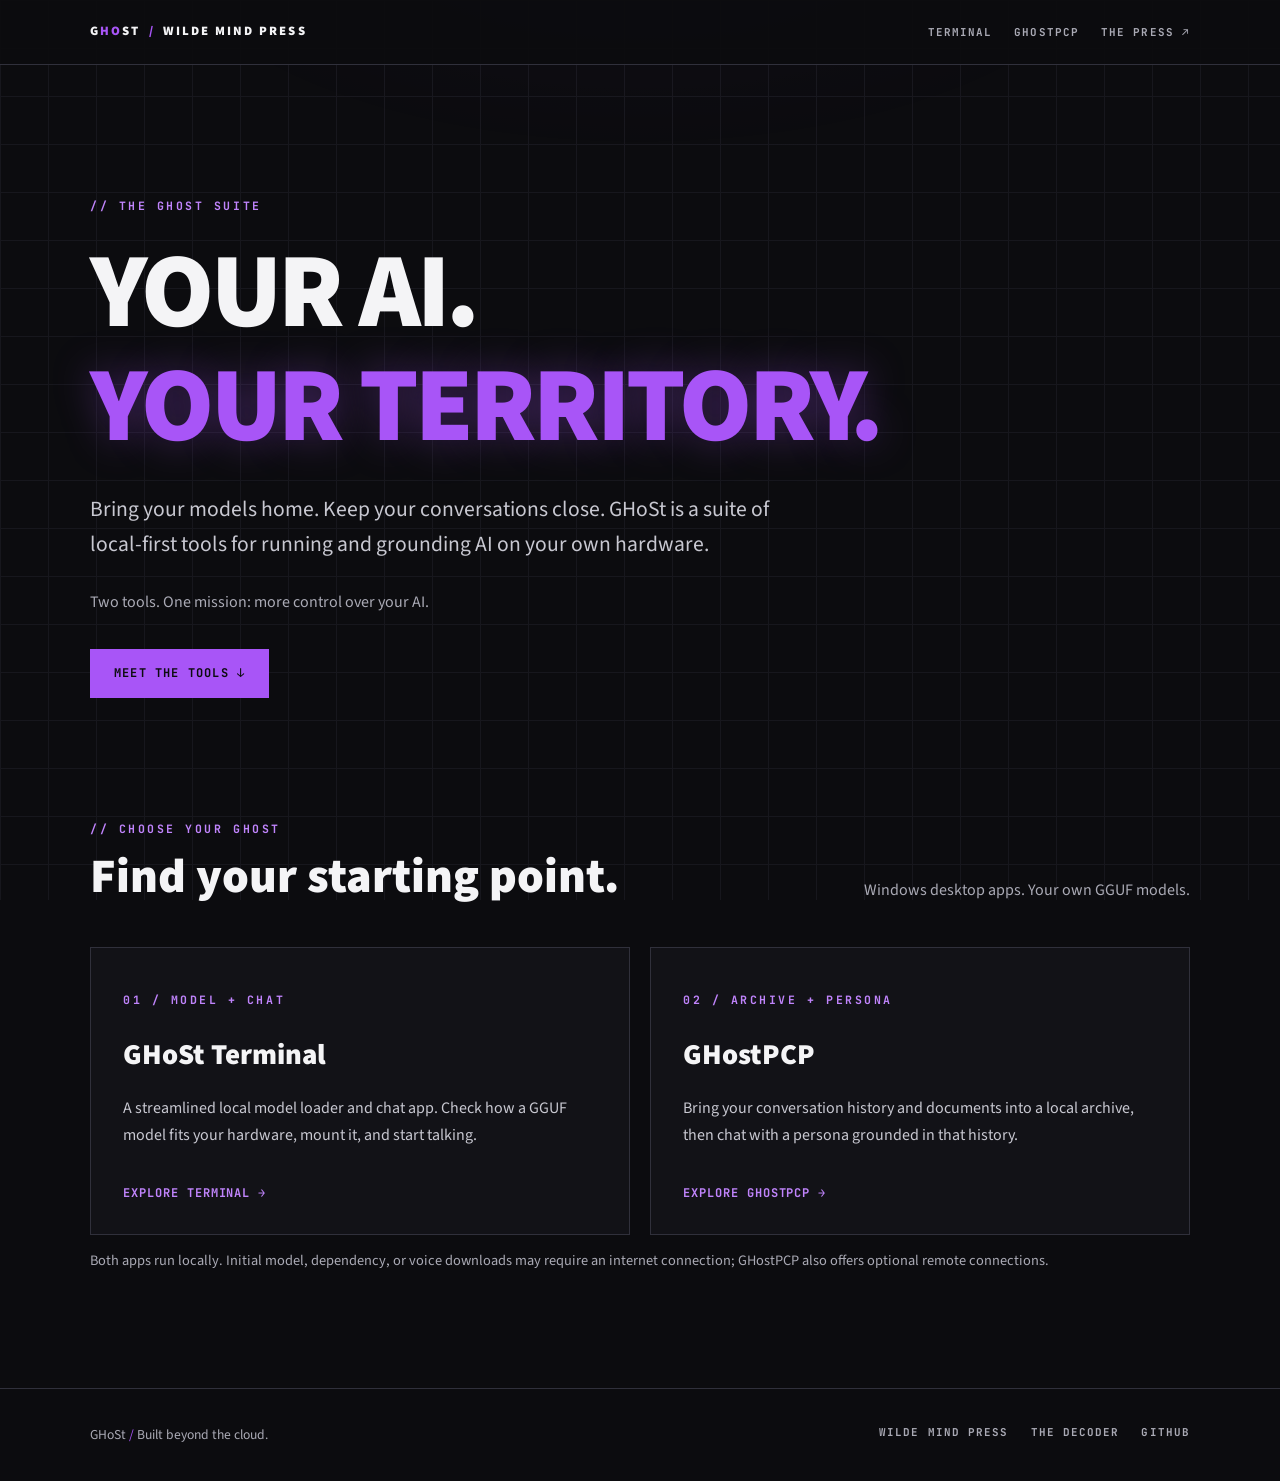
==== index.html @ b147efc0 "Build GHoSt product website Co-authored-by: Copilot <223556219+Copilot@users.noreply.github.com>" ====
<!doctype html>
<html lang="en">
<head>
  <meta charset="utf-8">
  <meta name="viewport" content="width=device-width, initial-scale=1">
  <meta name="description" content="Meet the GHoSt suite: local AI tools for your models and your memories.">
  <title>GHoSt | Wilde Mind Press</title>
  <link rel="icon" href="https://wildemindpress.com/favicon_new.png">
  <link rel="preconnect" href="https://fonts.googleapis.com">
  <link rel="preconnect" href="https://fonts.gstatic.com" crossorigin>
  <link href="https://fonts.googleapis.com/css2?family=Source+Sans+3:wght@400;600;700;900&family=JetBrains+Mono:wght@400;700&display=swap" rel="stylesheet">
  <link rel="stylesheet" href="style.css">
</head>
<body>
  <a class="skip-link" href="#main">Skip to content</a>
  <header class="site-header">
    <nav class="wrap nav" aria-label="Main navigation">
      <a class="brand" href="index.html">G<span>Ho</span>St <span class="brand-divider">/</span> Wilde Mind Press</a>
      <div class="nav-links">
        <a href="terminal.html">Terminal</a>
        <a href="ghostpcp.html">GHostPCP</a>
        <a href="https://wildemindpress.com/">The Press ↗</a>
      </div>
    </nav>
  </header>
  <main id="main" class="wrap">
    <section class="hero">
      <p class="kicker">// the ghost suite</p>
      <h1>Your AI.<br><span>Your territory.</span></h1>
      <p class="lede">Bring your models home. Keep your conversations close. GHoSt is a suite of local-first tools for running and grounding AI on your own hardware.</p>
      <p class="hero-note">Two tools. One mission: more control over your AI.</p>
      <a class="button" href="#choose">Meet the tools ↓</a>
    </section>

    <!-- A future banner can go here. See README.md for image guidance. -->

    <section class="tools-section" id="choose" aria-labelledby="choose-heading">
      <div class="section-heading">
        <div>
          <p class="kicker">// choose your ghost</p>
          <h2 id="choose-heading">Find your starting point.</h2>
        </div>
        <p>Windows desktop apps. Your own GGUF models.</p>
      </div>
      <div class="tool-grid">
        <article class="tool-card">
          <p class="card-number">01 / MODEL + CHAT</p>
          <h3>GHoSt Terminal</h3>
          <p>A streamlined local model loader and chat app. Check how a GGUF model fits your hardware, mount it, and start talking.</p>
          <a class="text-link" href="terminal.html">Explore Terminal <span aria-hidden="true">→</span></a>
        </article>
        <article class="tool-card">
          <p class="card-number">02 / ARCHIVE + PERSONA</p>
          <h3>GHostPCP</h3>
          <p>Bring your conversation history and documents into a local archive, then chat with a persona grounded in that history.</p>
          <a class="text-link" href="ghostpcp.html">Explore GHostPCP <span aria-hidden="true">→</span></a>
        </article>
      </div>
      <p class="fine-print">Both apps run locally. Initial model, dependency, or voice downloads may require an internet connection; GHostPCP also offers optional remote connections.</p>
    </section>
  </main>
  <footer class="site-footer">
    <div class="wrap footer-inner">
      <span>GHoSt <span class="accent">/</span> Built beyond the cloud.</span>
      <div><a href="https://wildemindpress.com/">Wilde Mind Press</a><a href="https://wildemindpress.com/decoder">The Decoder</a><a href="https://github.com/realkellyspear/ghost">GitHub</a></div>
    </div>
  </footer>
</body>
</html>
---- style.css ----
:root {
  color-scheme: dark;
  --bg: #0c0c0f;
  --panel: #121217;
  --ink: #f4f4f6;
  --muted: #aaaab5;
  --purple: #a855f7;
  --bright: #c084fc;
  --line: #30303b;
}

* { box-sizing: border-box; }
html { scroll-behavior: smooth; }
body {
  margin: 0;
  background: var(--bg);
  color: var(--ink);
  font: 400 1rem/1.65 "Source Sans 3", sans-serif;
}
body::before {
  content: "";
  position: fixed;
  inset: 0;
  background: radial-gradient(ellipse 60% 40% at 50% -10%, rgba(168, 85, 247, .12), transparent 70%),
    linear-gradient(var(--line) 1px, transparent 1px),
    linear-gradient(90deg, var(--line) 1px, transparent 1px);
  background-size: auto, 48px 48px, 48px 48px;
  opacity: .35;
  pointer-events: none;
  z-index: -1;
}
a { color: var(--bright); }
a:hover { color: #e4c2ff; }
a:focus-visible { outline: 3px solid var(--bright); outline-offset: 4px; }
.skip-link { position: absolute; top: -100px; left: 1rem; z-index: 20; padding: .5rem 1rem; background: var(--ink); color: var(--bg); }
.skip-link:focus { top: 1rem; color: var(--bg); }
.wrap { width: min(1100px, 100% - 48px); margin-inline: auto; }
.site-header { border-bottom: 1px solid var(--line); background: rgba(12, 12, 15, .95); }
.nav { min-height: 64px; display: flex; justify-content: space-between; align-items: center; gap: 20px; }
.brand { color: var(--ink); font-size: .8rem; font-weight: 900; letter-spacing: .16em; text-transform: uppercase; text-decoration: none; }
.brand span, .accent { color: var(--purple); }
.brand-divider { padding-inline: .25em; }
.nav-links, .footer-inner div { display: flex; flex-wrap: wrap; gap: 22px; }
.nav-links a, .footer-inner a { color: var(--muted); font: 700 .68rem/1.5 "JetBrains Mono", monospace; letter-spacing: .1em; text-transform: uppercase; text-decoration: none; }
.nav-links a:hover, .nav-links a[aria-current="page"], .footer-inner a:hover { color: var(--bright); }
.hero { max-width: 800px; padding: 120px 0 110px; }
.product-hero { max-width: 900px; padding: 105px 0 85px; }
.kicker, .card-number { color: var(--bright); font: 700 .72rem/1.5 "JetBrains Mono", monospace; letter-spacing: .22em; text-transform: uppercase; }
h1, h2, h3 { font-weight: 900; line-height: 1.08; }
h1 { margin: 22px 0 28px; font-size: clamp(3.2rem, 9vw, 6.6rem); letter-spacing: -.035em; text-transform: uppercase; }
h1 span { color: var(--purple); text-shadow: 0 0 40px rgba(168, 85, 247, .35); }
h2 { font-size: clamp(2rem, 4vw, 3rem); margin: 15px 0; }
.lede { max-width: 680px; color: #c8c8d1; font-size: clamp(1.15rem, 2vw, 1.35rem); }
.hero-note, .fine-print { color: var(--muted); }
.hero-note { margin: 26px 0 34px; }
.button-row { display: flex; flex-wrap: wrap; gap: 12px; margin-top: 32px; }
.button { display: inline-block; padding: 16px 24px; background: var(--purple); color: var(--bg); font: 700 .75rem/1.4 "JetBrains Mono", monospace; letter-spacing: .1em; text-align: center; text-decoration: none; text-transform: uppercase; }
.button:hover { background: var(--bright); color: var(--bg); box-shadow: 0 0 30px rgba(168, 85, 247, .3); }
.button-outline { border: 1px solid var(--line); background: transparent; color: var(--ink); }
.button-outline:hover { border-color: var(--purple); background: transparent; color: var(--bright); box-shadow: none; }
.fine-print { font-size: .9rem; }
.tools-section { padding: 0 0 100px; }
.section-heading { display: flex; align-items: end; justify-content: space-between; gap: 20px; margin-bottom: 28px; }
.section-heading > p { color: var(--muted); }
.tool-grid { display: grid; grid-template-columns: repeat(2, minmax(0, 1fr)); gap: 20px; }
.tool-card { display: flex; flex-direction: column; padding: 32px; border: 1px solid var(--line); background: var(--panel); }
.tool-card h3 { margin: 20px 0 8px; font-size: 1.8rem; }
.tool-card > p:not(.card-number) { color: #c8c8d1; }
.text-link { margin-top: auto; padding-top: 20px; color: var(--bright); font: 700 .75rem/1.5 "JetBrains Mono", monospace; letter-spacing: .08em; text-decoration: none; text-transform: uppercase; }
.text-link:hover { text-decoration: underline; }
.docs-section { padding: 0 0 100px; }
.docs-intro { color: var(--muted); margin-bottom: 32px; }
.readme { max-width: 900px; padding: clamp(20px, 4vw, 48px); background: var(--panel); border: 1px solid var(--line); overflow-wrap: anywhere; }
.readme h1 { font-size: clamp(2rem, 5vw, 3.2rem); }
.readme h2 { font-size: 1.8rem; margin-top: 2em; }
.readme h3 { font-size: 1.25rem; margin-top: 1.6em; }
.readme p, .readme li { color: #d3d3db; }
.readme li { margin: .55em 0; }
.readme img { max-width: 100%; height: auto; }
.readme hr { border: 0; border-top: 1px solid var(--line); margin: 2.5rem 0; }
.readme code { font: .9em/1.6 "JetBrains Mono", monospace; color: #e5c7ff; }
.readme pre { padding: 18px; overflow-x: auto; background: #09090c; border: 1px solid var(--line); overflow-wrap: normal; }
.readme blockquote { margin: 1.5em 0; padding: .2em 1em; border-left: 3px solid var(--purple); background: #1b1524; }
.site-footer { border-top: 1px solid var(--line); background: var(--bg); }
.footer-inner { display: flex; justify-content: space-between; flex-wrap: wrap; gap: 24px; padding-block: 35px; color: var(--muted); font-size: .85rem; }
@media (max-width: 680px) {
  .nav { align-items: flex-start; flex-direction: column; padding-block: 16px; }
  .nav-links { gap: 12px 18px; }
  .hero { padding: 80px 0; }
  .product-hero { padding: 70px 0; }
  .section-heading { align-items: flex-start; flex-direction: column; }
  .tool-grid { grid-template-columns: 1fr; }
  .tool-card { padding: 24px; }
}
@media (prefers-reduced-motion: reduce) { html { scroll-behavior: auto; } }
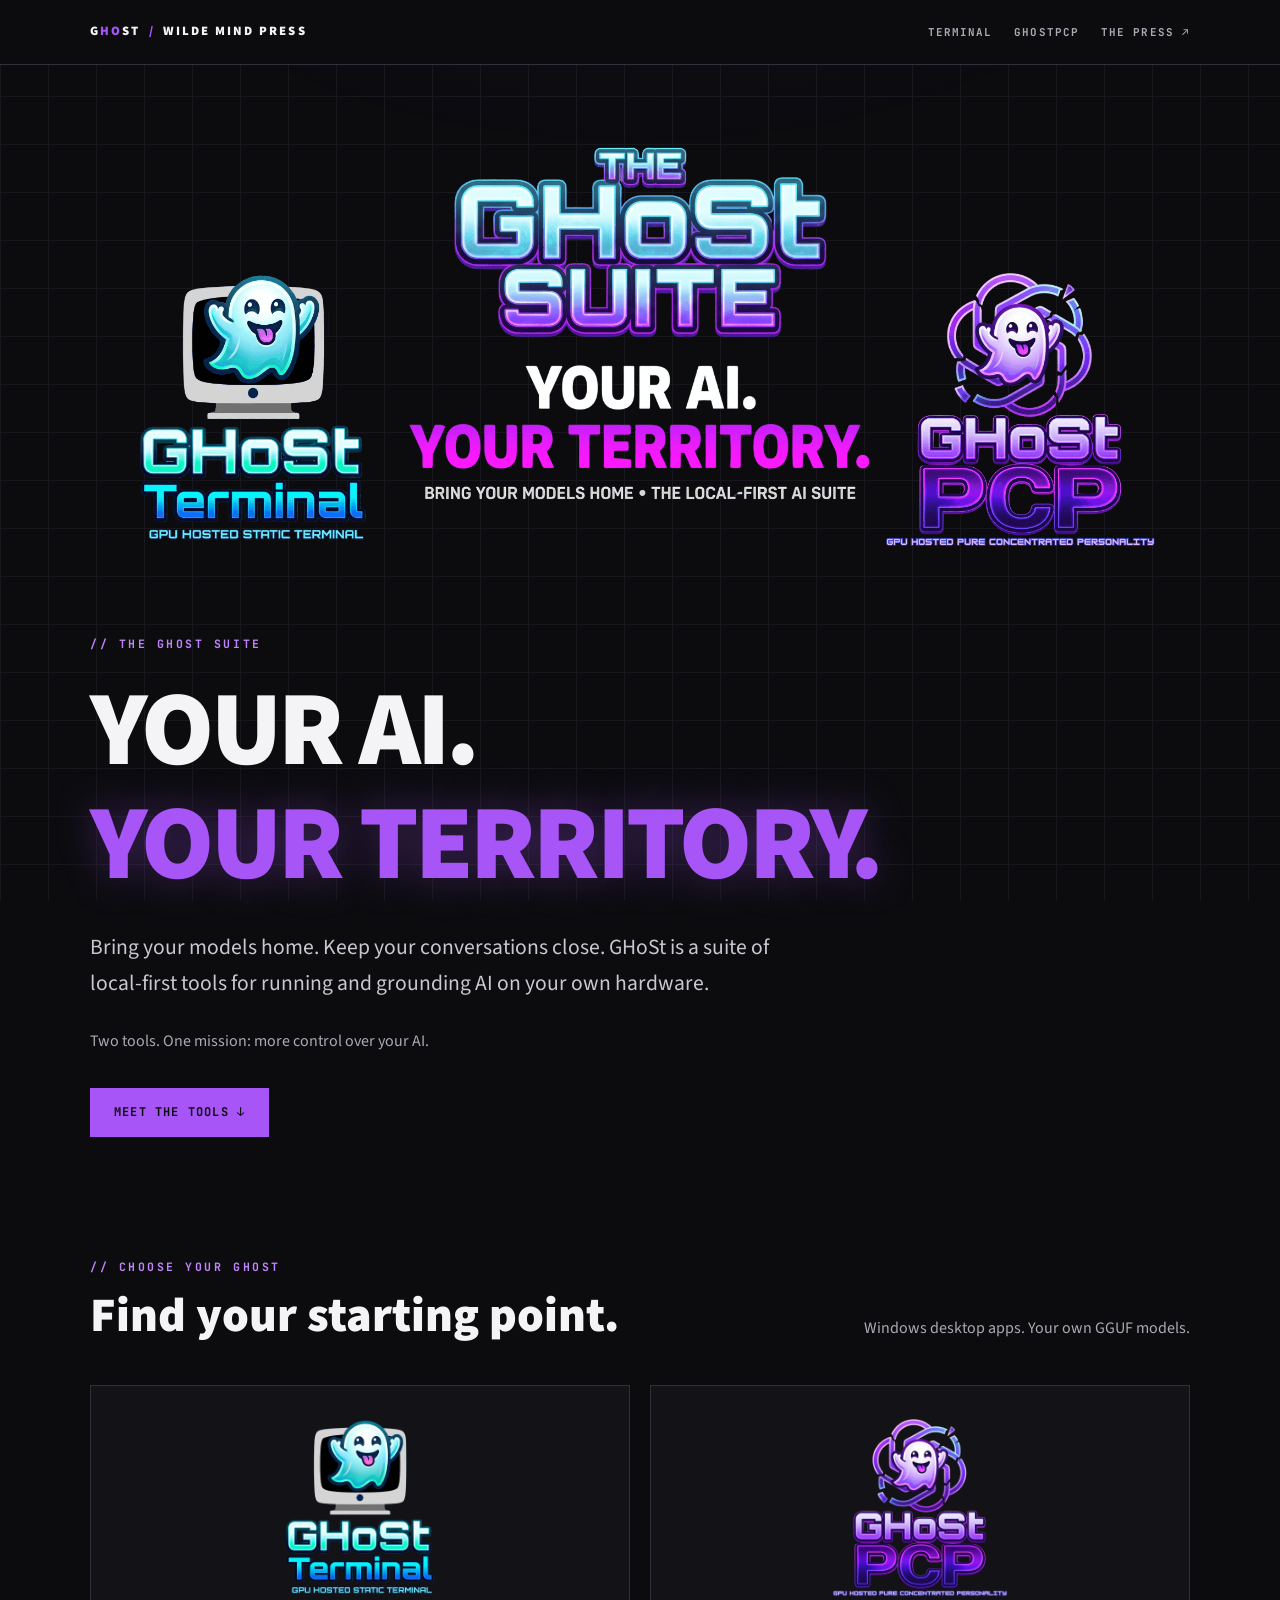
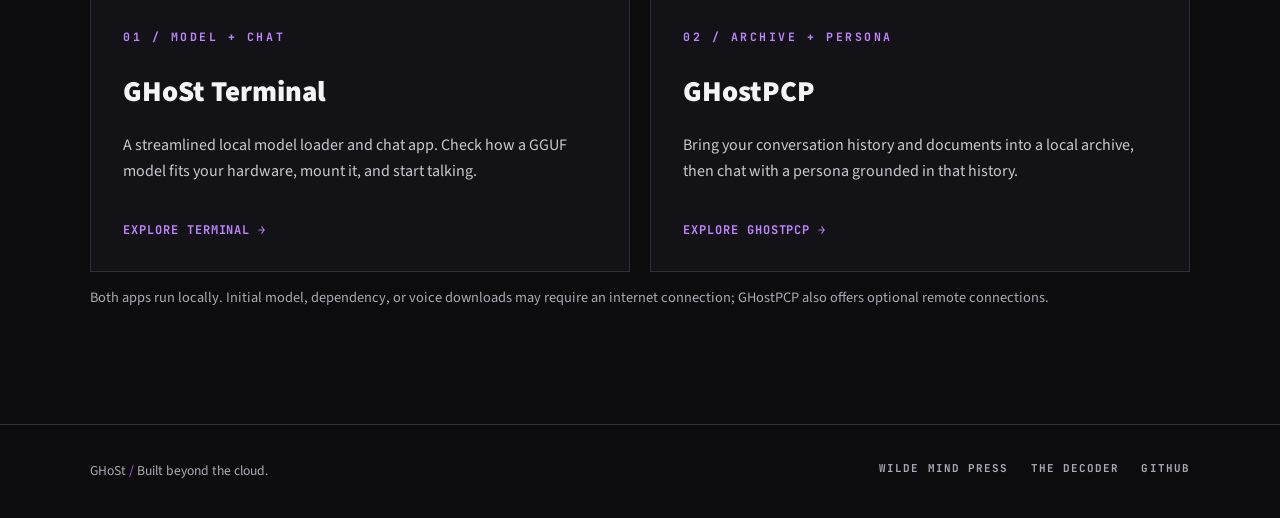
==== commit 4d81cb1b: "Add GHoSt artwork and Terminal color theme Co-authored-by: Copilot <223556219+Copilot@users.noreply." ====
--- a/index.html
+++ b/index.html
@@ -25,14 +25,16 @@
   </header>
   <main id="main" class="wrap">
     <section class="hero">
+      <picture class="suite-banner">
+        <source media="(max-width: 680px)" srcset="assets/ghost_suite_tall.png">
+        <img src="assets/ghost_suite_banner.png" width="2000" height="800" alt="The GHoSt Suite: Your AI. Your territory. Bring your models home.">
+      </picture>
       <p class="kicker">// the ghost suite</p>
       <h1>Your AI.<br><span>Your territory.</span></h1>
       <p class="lede">Bring your models home. Keep your conversations close. GHoSt is a suite of local-first tools for running and grounding AI on your own hardware.</p>
       <p class="hero-note">Two tools. One mission: more control over your AI.</p>
       <a class="button" href="#choose">Meet the tools ↓</a>
     </section>
-
-    <!-- A future banner can go here. See README.md for image guidance. -->
 
     <section class="tools-section" id="choose" aria-labelledby="choose-heading">
       <div class="section-heading">
@@ -44,12 +46,14 @@
       </div>
       <div class="tool-grid">
         <article class="tool-card">
+          <img class="card-art" src="assets/ghostterm_vertical.png" width="800" height="800" alt="" loading="lazy">
           <p class="card-number">01 / MODEL + CHAT</p>
           <h3>GHoSt Terminal</h3>
           <p>A streamlined local model loader and chat app. Check how a GGUF model fits your hardware, mount it, and start talking.</p>
           <a class="text-link" href="terminal.html">Explore Terminal <span aria-hidden="true">→</span></a>
         </article>
         <article class="tool-card">
+          <img class="card-art" src="assets/ghostpcp_vertical.png" width="800" height="800" alt="" loading="lazy">
           <p class="card-number">02 / ARCHIVE + PERSONA</p>
           <h3>GHostPCP</h3>
           <p>Bring your conversation history and documents into a local archive, then chat with a persona grounded in that history.</p>
--- a/style.css
+++ b/style.css
@@ -7,6 +7,23 @@
   --purple: #a855f7;
   --bright: #c084fc;
   --line: #30303b;
+  --glow: 168, 85, 247;
+  --link-hover: #e4c2ff;
+  --code: #e5c7ff;
+  --quote-bg: #1b1524;
+}
+.theme-terminal {
+  --bg: #071017;
+  --panel: #0c1921;
+  --ink: #effcff;
+  --muted: #a7bdc5;
+  --purple: #26e0df;
+  --bright: #70eeff;
+  --line: #20424c;
+  --glow: 0, 213, 245;
+  --link-hover: #c5faff;
+  --code: #a4f6f3;
+  --quote-bg: #0c252c;
 }
 
 * { box-sizing: border-box; }
@@ -21,7 +38,7 @@
   content: "";
   position: fixed;
   inset: 0;
-  background: radial-gradient(ellipse 60% 40% at 50% -10%, rgba(168, 85, 247, .12), transparent 70%),
+  background: radial-gradient(ellipse 60% 40% at 50% -10%, rgba(var(--glow), .12), transparent 70%),
     linear-gradient(var(--line) 1px, transparent 1px),
     linear-gradient(90deg, var(--line) 1px, transparent 1px);
   background-size: auto, 48px 48px, 48px 48px;
@@ -30,12 +47,12 @@
   z-index: -1;
 }
 a { color: var(--bright); }
-a:hover { color: #e4c2ff; }
+a:hover { color: var(--link-hover); }
 a:focus-visible { outline: 3px solid var(--bright); outline-offset: 4px; }
 .skip-link { position: absolute; top: -100px; left: 1rem; z-index: 20; padding: .5rem 1rem; background: var(--ink); color: var(--bg); }
 .skip-link:focus { top: 1rem; color: var(--bg); }
 .wrap { width: min(1100px, 100% - 48px); margin-inline: auto; }
-.site-header { border-bottom: 1px solid var(--line); background: rgba(12, 12, 15, .95); }
+.site-header { border-bottom: 1px solid var(--line); background: var(--bg); }
 .nav { min-height: 64px; display: flex; justify-content: space-between; align-items: center; gap: 20px; }
 .brand { color: var(--ink); font-size: .8rem; font-weight: 900; letter-spacing: .16em; text-transform: uppercase; text-decoration: none; }
 .brand span, .accent { color: var(--purple); }
@@ -43,19 +60,23 @@
 .nav-links, .footer-inner div { display: flex; flex-wrap: wrap; gap: 22px; }
 .nav-links a, .footer-inner a { color: var(--muted); font: 700 .68rem/1.5 "JetBrains Mono", monospace; letter-spacing: .1em; text-transform: uppercase; text-decoration: none; }
 .nav-links a:hover, .nav-links a[aria-current="page"], .footer-inner a:hover { color: var(--bright); }
-.hero { max-width: 800px; padding: 120px 0 110px; }
-.product-hero { max-width: 900px; padding: 105px 0 85px; }
+.hero { padding: 70px 0 110px; }
+.suite-banner { display: block; max-width: 1100px; margin: 0 auto 60px; }
+.suite-banner img { display: block; width: 100%; height: auto; }
+.product-hero { display: grid; grid-template-columns: minmax(0, 1fr) minmax(0, min(320px, 35%)); align-items: center; gap: 30px; padding: 105px 0 85px; }
+.product-copy { min-width: 0; }
+.product-art { display: block; width: 100%; height: auto; }
 .kicker, .card-number { color: var(--bright); font: 700 .72rem/1.5 "JetBrains Mono", monospace; letter-spacing: .22em; text-transform: uppercase; }
 h1, h2, h3 { font-weight: 900; line-height: 1.08; }
 h1 { margin: 22px 0 28px; font-size: clamp(3.2rem, 9vw, 6.6rem); letter-spacing: -.035em; text-transform: uppercase; }
-h1 span { color: var(--purple); text-shadow: 0 0 40px rgba(168, 85, 247, .35); }
+h1 span { color: var(--purple); text-shadow: 0 0 40px rgba(var(--glow), .35); }
 h2 { font-size: clamp(2rem, 4vw, 3rem); margin: 15px 0; }
 .lede { max-width: 680px; color: #c8c8d1; font-size: clamp(1.15rem, 2vw, 1.35rem); }
 .hero-note, .fine-print { color: var(--muted); }
 .hero-note { margin: 26px 0 34px; }
 .button-row { display: flex; flex-wrap: wrap; gap: 12px; margin-top: 32px; }
 .button { display: inline-block; padding: 16px 24px; background: var(--purple); color: var(--bg); font: 700 .75rem/1.4 "JetBrains Mono", monospace; letter-spacing: .1em; text-align: center; text-decoration: none; text-transform: uppercase; }
-.button:hover { background: var(--bright); color: var(--bg); box-shadow: 0 0 30px rgba(168, 85, 247, .3); }
+.button:hover { background: var(--bright); color: var(--bg); box-shadow: 0 0 30px rgba(var(--glow), .3); }
 .button-outline { border: 1px solid var(--line); background: transparent; color: var(--ink); }
 .button-outline:hover { border-color: var(--purple); background: transparent; color: var(--bright); box-shadow: none; }
 .fine-print { font-size: .9rem; }
@@ -64,6 +85,7 @@
 .section-heading > p { color: var(--muted); }
 .tool-grid { display: grid; grid-template-columns: repeat(2, minmax(0, 1fr)); gap: 20px; }
 .tool-card { display: flex; flex-direction: column; padding: 32px; border: 1px solid var(--line); background: var(--panel); }
+.card-art { width: min(100%, 180px); height: auto; align-self: center; margin-bottom: 18px; }
 .tool-card h3 { margin: 20px 0 8px; font-size: 1.8rem; }
 .tool-card > p:not(.card-number) { color: #c8c8d1; }
 .text-link { margin-top: auto; padding-top: 20px; color: var(--bright); font: 700 .75rem/1.5 "JetBrains Mono", monospace; letter-spacing: .08em; text-decoration: none; text-transform: uppercase; }
@@ -78,16 +100,18 @@
 .readme li { margin: .55em 0; }
 .readme img { max-width: 100%; height: auto; }
 .readme hr { border: 0; border-top: 1px solid var(--line); margin: 2.5rem 0; }
-.readme code { font: .9em/1.6 "JetBrains Mono", monospace; color: #e5c7ff; }
+.readme code { font: .9em/1.6 "JetBrains Mono", monospace; color: var(--code); }
 .readme pre { padding: 18px; overflow-x: auto; background: #09090c; border: 1px solid var(--line); overflow-wrap: normal; }
-.readme blockquote { margin: 1.5em 0; padding: .2em 1em; border-left: 3px solid var(--purple); background: #1b1524; }
+.readme blockquote { margin: 1.5em 0; padding: .2em 1em; border-left: 3px solid var(--purple); background: var(--quote-bg); }
 .site-footer { border-top: 1px solid var(--line); background: var(--bg); }
 .footer-inner { display: flex; justify-content: space-between; flex-wrap: wrap; gap: 24px; padding-block: 35px; color: var(--muted); font-size: .85rem; }
 @media (max-width: 680px) {
   .nav { align-items: flex-start; flex-direction: column; padding-block: 16px; }
   .nav-links { gap: 12px 18px; }
-  .hero { padding: 80px 0; }
-  .product-hero { padding: 70px 0; }
+  .hero { padding: 40px 0 80px; }
+  .suite-banner { max-width: 430px; margin-bottom: 40px; }
+  .product-hero { grid-template-columns: 1fr; padding: 70px 0; }
+  .product-art { width: min(100%, 280px); justify-self: center; }
   .section-heading { align-items: flex-start; flex-direction: column; }
   .tool-grid { grid-template-columns: 1fr; }
   .tool-card { padding: 24px; }
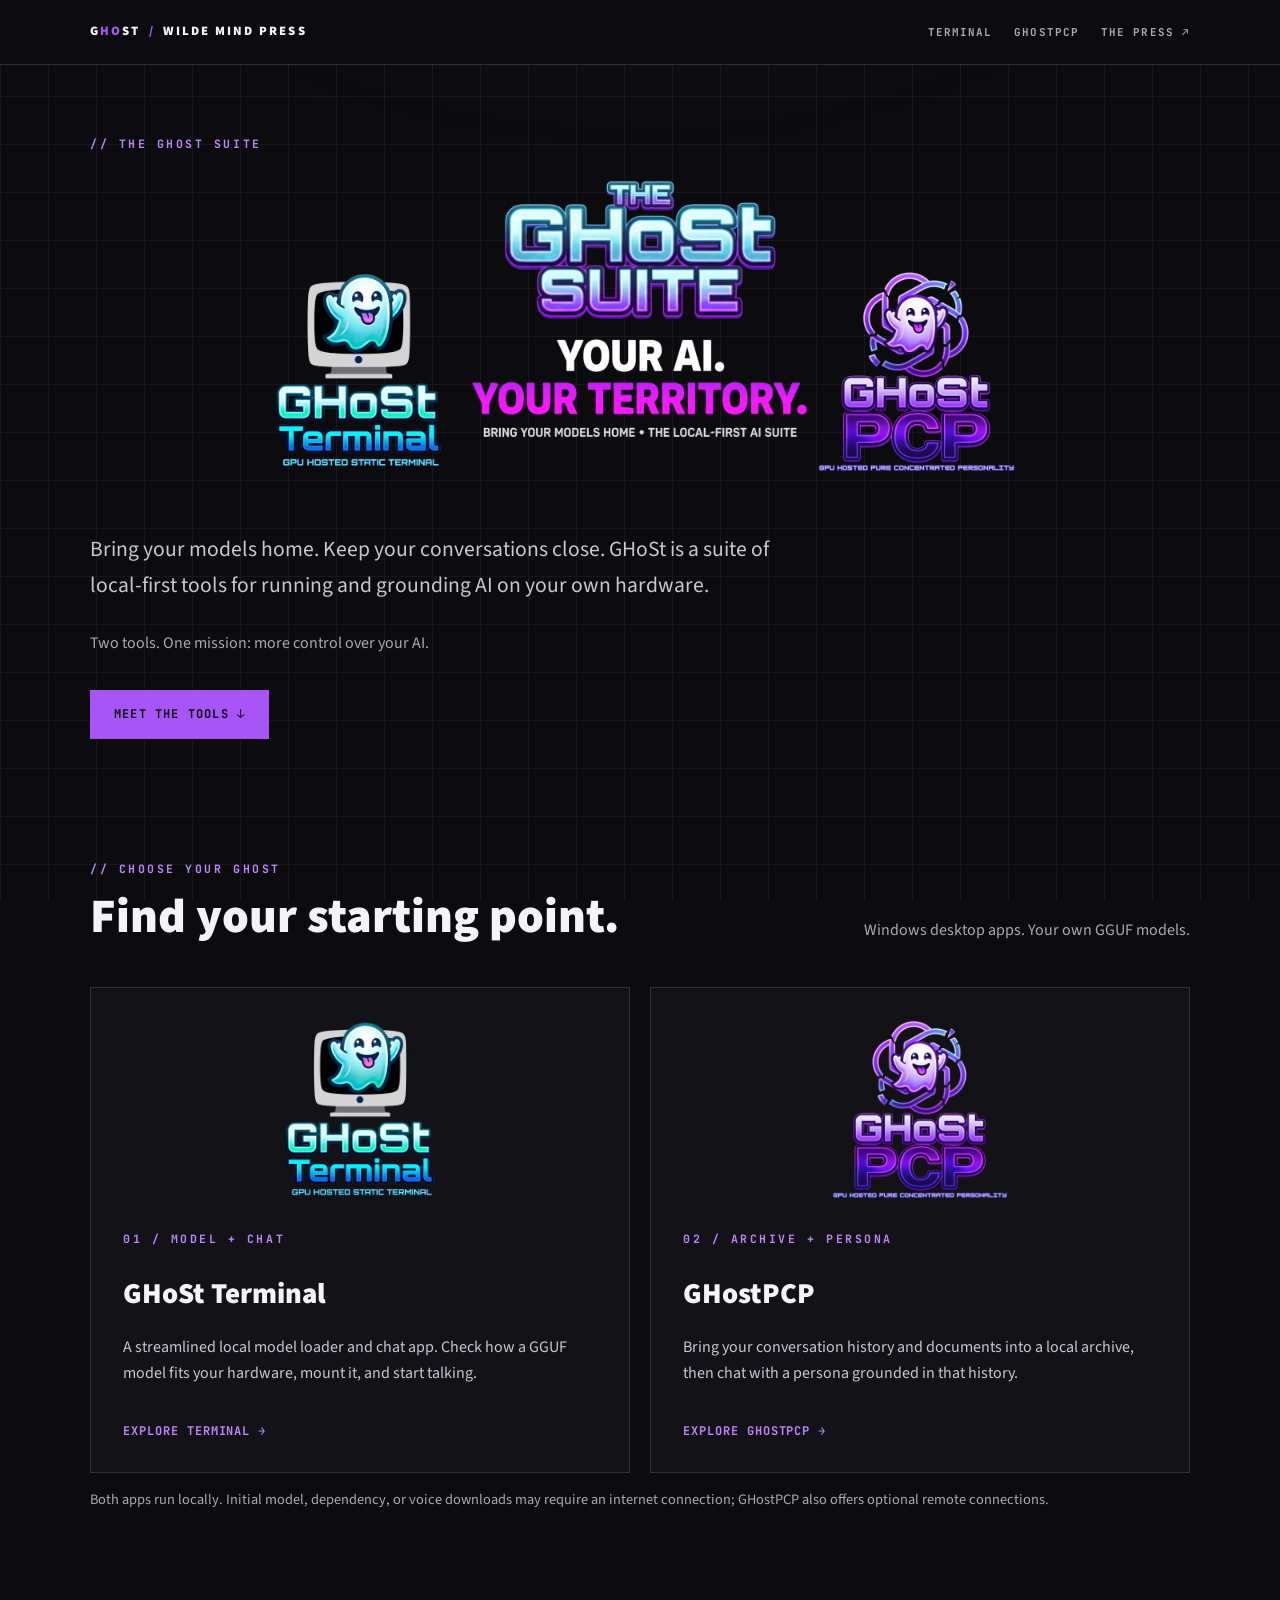
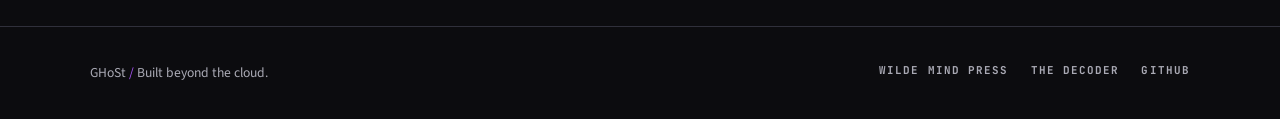
==== commit 8765bb36: "Fix artwork sizing and welcome heading Co-authored-by: Copilot <223556219+Copilot@users.noreply.gith" ====
--- a/index.html
+++ b/index.html
@@ -9,7 +9,7 @@
   <link rel="preconnect" href="https://fonts.googleapis.com">
   <link rel="preconnect" href="https://fonts.gstatic.com" crossorigin>
   <link href="https://fonts.googleapis.com/css2?family=Source+Sans+3:wght@400;600;700;900&family=JetBrains+Mono:wght@400;700&display=swap" rel="stylesheet">
-  <link rel="stylesheet" href="style.css">
+  <link rel="stylesheet" href="style.css?v=20261117-2">
 </head>
 <body>
   <a class="skip-link" href="#main">Skip to content</a>
@@ -25,12 +25,11 @@
   </header>
   <main id="main" class="wrap">
     <section class="hero">
+      <h1 class="kicker">// the ghost suite</h1>
       <picture class="suite-banner">
         <source media="(max-width: 680px)" srcset="assets/ghost_suite_tall.png">
-        <img src="assets/ghost_suite_banner.png" width="2000" height="800" alt="The GHoSt Suite: Your AI. Your territory. Bring your models home.">
+        <img src="assets/ghost_suite_banner.png" width="800" height="320" alt="The GHoSt Suite: Your AI. Your territory. Bring your models home.">
       </picture>
-      <p class="kicker">// the ghost suite</p>
-      <h1>Your AI.<br><span>Your territory.</span></h1>
       <p class="lede">Bring your models home. Keep your conversations close. GHoSt is a suite of local-first tools for running and grounding AI on your own hardware.</p>
       <p class="hero-note">Two tools. One mission: more control over your AI.</p>
       <a class="button" href="#choose">Meet the tools ↓</a>
@@ -46,14 +45,14 @@
       </div>
       <div class="tool-grid">
         <article class="tool-card">
-          <img class="card-art" src="assets/ghostterm_vertical.png" width="800" height="800" alt="" loading="lazy">
+          <img class="card-art" src="assets/ghostterm_vertical.png" width="180" height="180" alt="" loading="lazy">
           <p class="card-number">01 / MODEL + CHAT</p>
           <h3>GHoSt Terminal</h3>
           <p>A streamlined local model loader and chat app. Check how a GGUF model fits your hardware, mount it, and start talking.</p>
           <a class="text-link" href="terminal.html">Explore Terminal <span aria-hidden="true">→</span></a>
         </article>
         <article class="tool-card">
-          <img class="card-art" src="assets/ghostpcp_vertical.png" width="800" height="800" alt="" loading="lazy">
+          <img class="card-art" src="assets/ghostpcp_vertical.png" width="180" height="180" alt="" loading="lazy">
           <p class="card-number">02 / ARCHIVE + PERSONA</p>
           <h3>GHostPCP</h3>
           <p>Bring your conversation history and documents into a local archive, then chat with a persona grounded in that history.</p>
--- a/style.css
+++ b/style.css
@@ -61,14 +61,15 @@
 .nav-links a, .footer-inner a { color: var(--muted); font: 700 .68rem/1.5 "JetBrains Mono", monospace; letter-spacing: .1em; text-transform: uppercase; text-decoration: none; }
 .nav-links a:hover, .nav-links a[aria-current="page"], .footer-inner a:hover { color: var(--bright); }
 .hero { padding: 70px 0 110px; }
-.suite-banner { display: block; max-width: 1100px; margin: 0 auto 60px; }
-.suite-banner img { display: block; width: 100%; height: auto; }
+.suite-banner { display: block; max-width: 800px; margin: 0 auto 40px; }
+.suite-banner img { display: block; width: 100%; max-width: 100%; height: auto; }
 .product-hero { display: grid; grid-template-columns: minmax(0, 1fr) minmax(0, min(320px, 35%)); align-items: center; gap: 30px; padding: 105px 0 85px; }
 .product-copy { min-width: 0; }
-.product-art { display: block; width: 100%; height: auto; }
+.product-art { display: block; width: 100%; max-width: 320px; height: auto; }
 .kicker, .card-number { color: var(--bright); font: 700 .72rem/1.5 "JetBrains Mono", monospace; letter-spacing: .22em; text-transform: uppercase; }
 h1, h2, h3 { font-weight: 900; line-height: 1.08; }
 h1 { margin: 22px 0 28px; font-size: clamp(3.2rem, 9vw, 6.6rem); letter-spacing: -.035em; text-transform: uppercase; }
+.hero h1.kicker { margin: 0 0 20px; font: 700 .72rem/1.5 "JetBrains Mono", monospace; letter-spacing: .22em; }
 h1 span { color: var(--purple); text-shadow: 0 0 40px rgba(var(--glow), .35); }
 h2 { font-size: clamp(2rem, 4vw, 3rem); margin: 15px 0; }
 .lede { max-width: 680px; color: #c8c8d1; font-size: clamp(1.15rem, 2vw, 1.35rem); }
@@ -85,7 +86,7 @@
 .section-heading > p { color: var(--muted); }
 .tool-grid { display: grid; grid-template-columns: repeat(2, minmax(0, 1fr)); gap: 20px; }
 .tool-card { display: flex; flex-direction: column; padding: 32px; border: 1px solid var(--line); background: var(--panel); }
-.card-art { width: min(100%, 180px); height: auto; align-self: center; margin-bottom: 18px; }
+.card-art { display: block; width: 180px; max-width: 100%; height: auto; align-self: center; margin-bottom: 18px; }
 .tool-card h3 { margin: 20px 0 8px; font-size: 1.8rem; }
 .tool-card > p:not(.card-number) { color: #c8c8d1; }
 .text-link { margin-top: auto; padding-top: 20px; color: var(--bright); font: 700 .75rem/1.5 "JetBrains Mono", monospace; letter-spacing: .08em; text-decoration: none; text-transform: uppercase; }
@@ -109,7 +110,7 @@
   .nav { align-items: flex-start; flex-direction: column; padding-block: 16px; }
   .nav-links { gap: 12px 18px; }
   .hero { padding: 40px 0 80px; }
-  .suite-banner { max-width: 430px; margin-bottom: 40px; }
+  .suite-banner { max-width: 320px; margin-bottom: 40px; }
   .product-hero { grid-template-columns: 1fr; padding: 70px 0; }
   .product-art { width: min(100%, 280px); justify-self: center; }
   .section-heading { align-items: flex-start; flex-direction: column; }
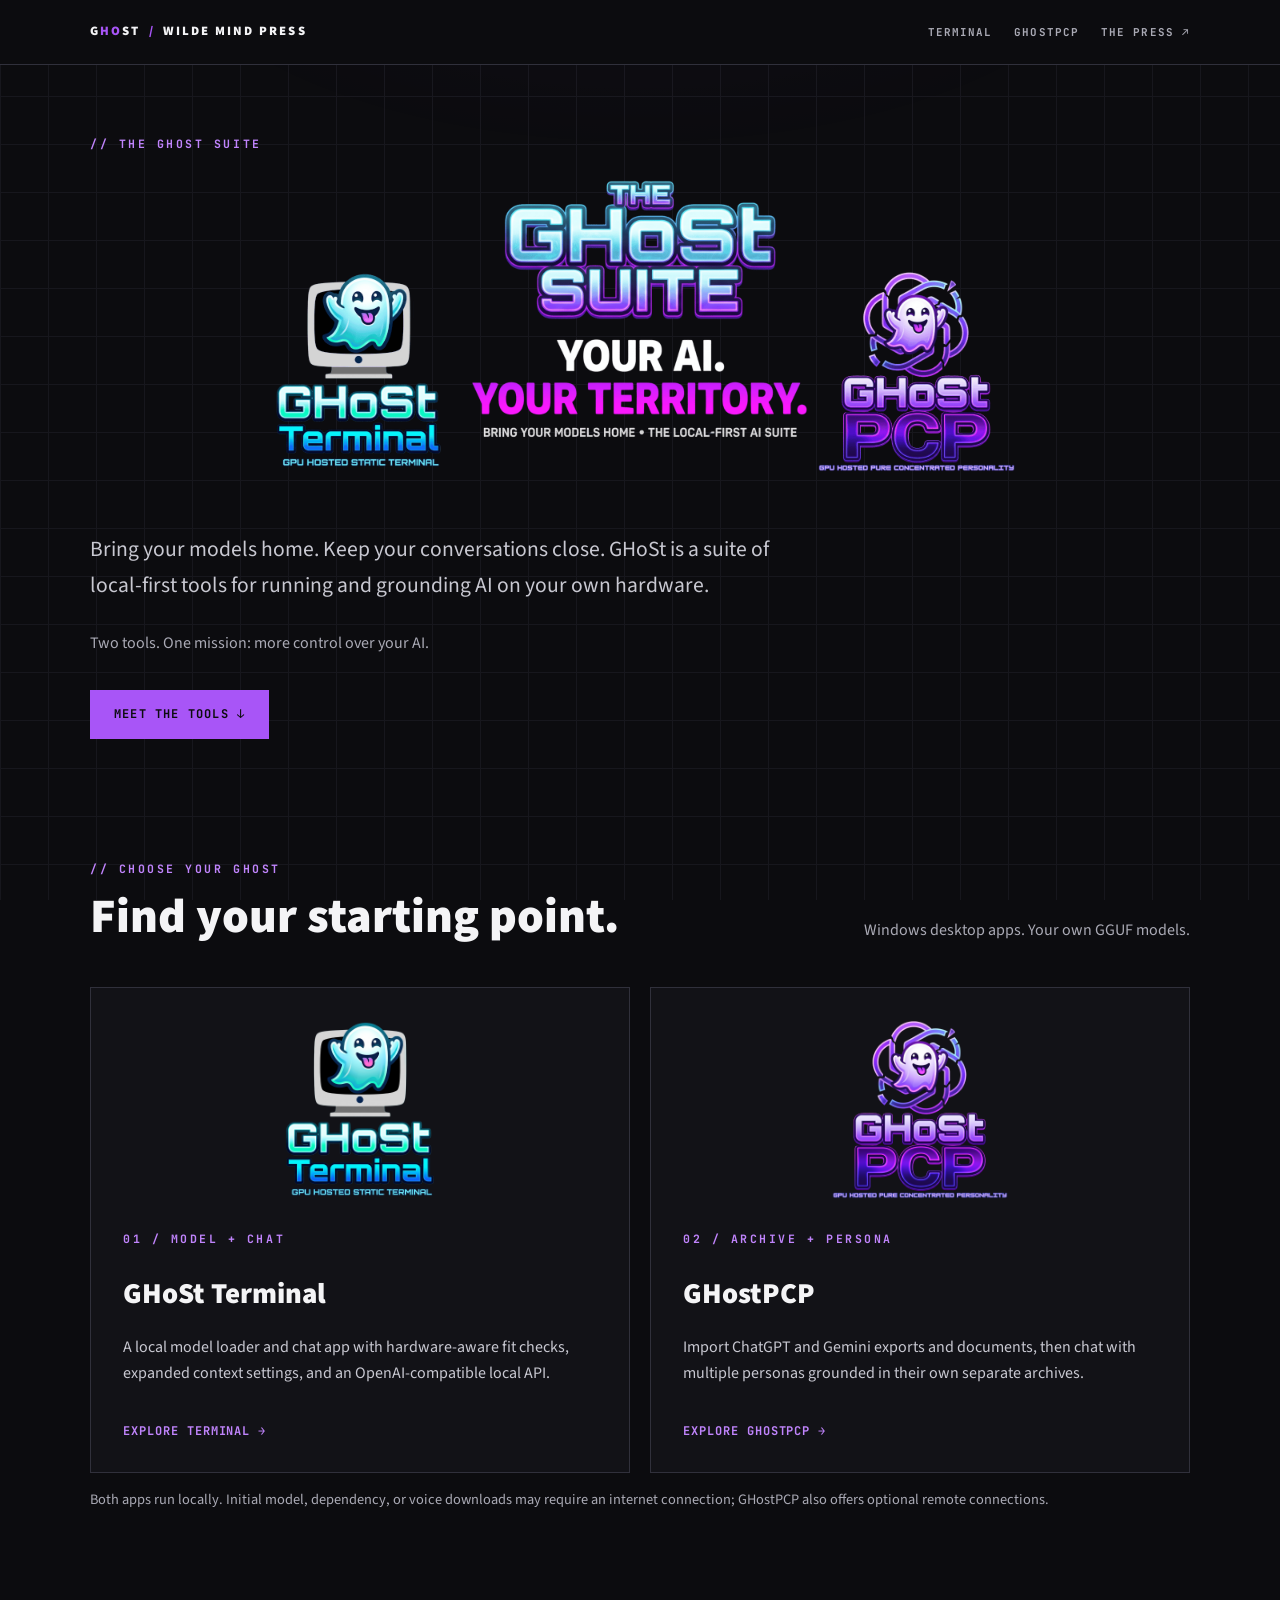
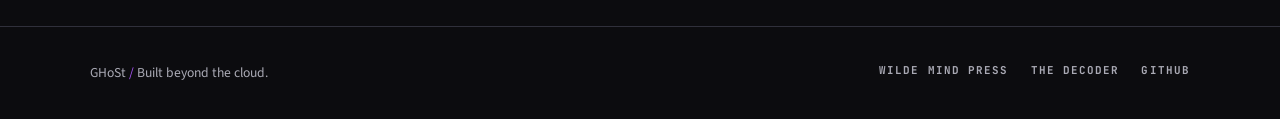
==== commit db6840e5: "Update product pages for latest GHoSt releases Co-authored-by: Copilot <223556219+Copilot@users.nore" ====
--- a/index.html
+++ b/index.html
@@ -48,14 +48,14 @@
           <img class="card-art" src="assets/ghostterm_vertical.png" width="180" height="180" alt="" loading="lazy">
           <p class="card-number">01 / MODEL + CHAT</p>
           <h3>GHoSt Terminal</h3>
-          <p>A streamlined local model loader and chat app. Check how a GGUF model fits your hardware, mount it, and start talking.</p>
+          <p>A local model loader and chat app with hardware-aware fit checks, expanded context settings, and an OpenAI-compatible local API.</p>
           <a class="text-link" href="terminal.html">Explore Terminal <span aria-hidden="true">→</span></a>
         </article>
         <article class="tool-card">
           <img class="card-art" src="assets/ghostpcp_vertical.png" width="180" height="180" alt="" loading="lazy">
           <p class="card-number">02 / ARCHIVE + PERSONA</p>
           <h3>GHostPCP</h3>
-          <p>Bring your conversation history and documents into a local archive, then chat with a persona grounded in that history.</p>
+          <p>Import ChatGPT and Gemini exports and documents, then chat with multiple personas grounded in their own separate archives.</p>
           <a class="text-link" href="ghostpcp.html">Explore GHostPCP <span aria-hidden="true">→</span></a>
         </article>
       </div>
